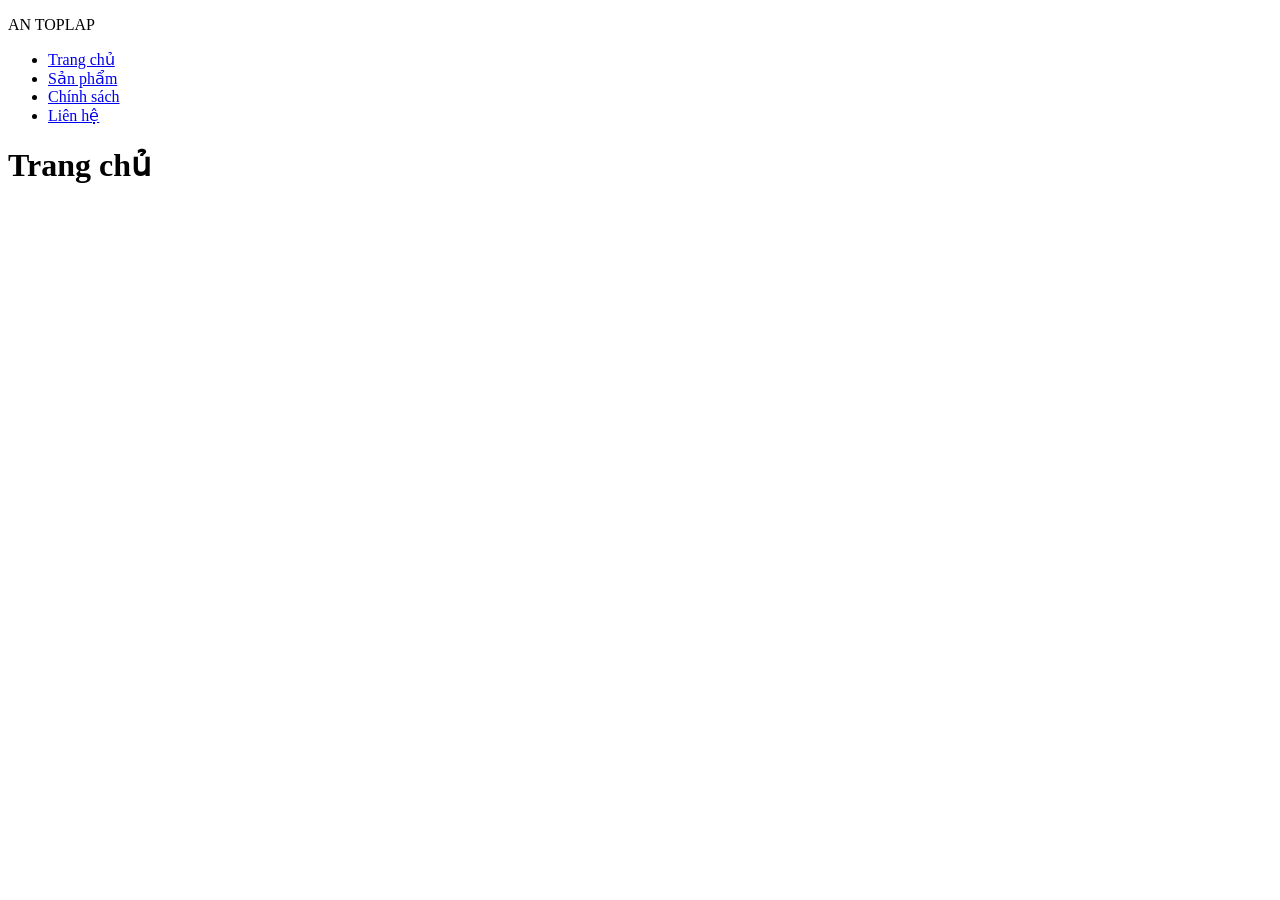
==== index.html @ 4ebf1315 "Tạo bộ khung 4 trang HTML, thêm AI_LOG và bảng kiểm thử" ====
<!DOCTYPE html>
<html lang="vi">
<head>
  <meta charset="UTF-8">
  <meta name="viewport" content="width=device-width, initial-scale=1.0">
  <title>Trang chủ | AN TOPLAP</title>
</head>
<body>
  <header>
    <p>AN TOPLAP</p>
    <nav aria-label="Điều hướng chính">
      <ul>
        <li><a href="index.html">Trang chủ</a></li>
        <li><a href="san-pham.html">Sản phẩm</a></li>
        <li><a href="chinh-sach.html">Chính sách</a></li>
        <li><a href="lien-he.html">Liên hệ</a></li>
      </ul>
    </nav>
  </header>

  <main>
    <h1>Trang chủ</h1>
  </main>

  <footer></footer>
</body>
</html>
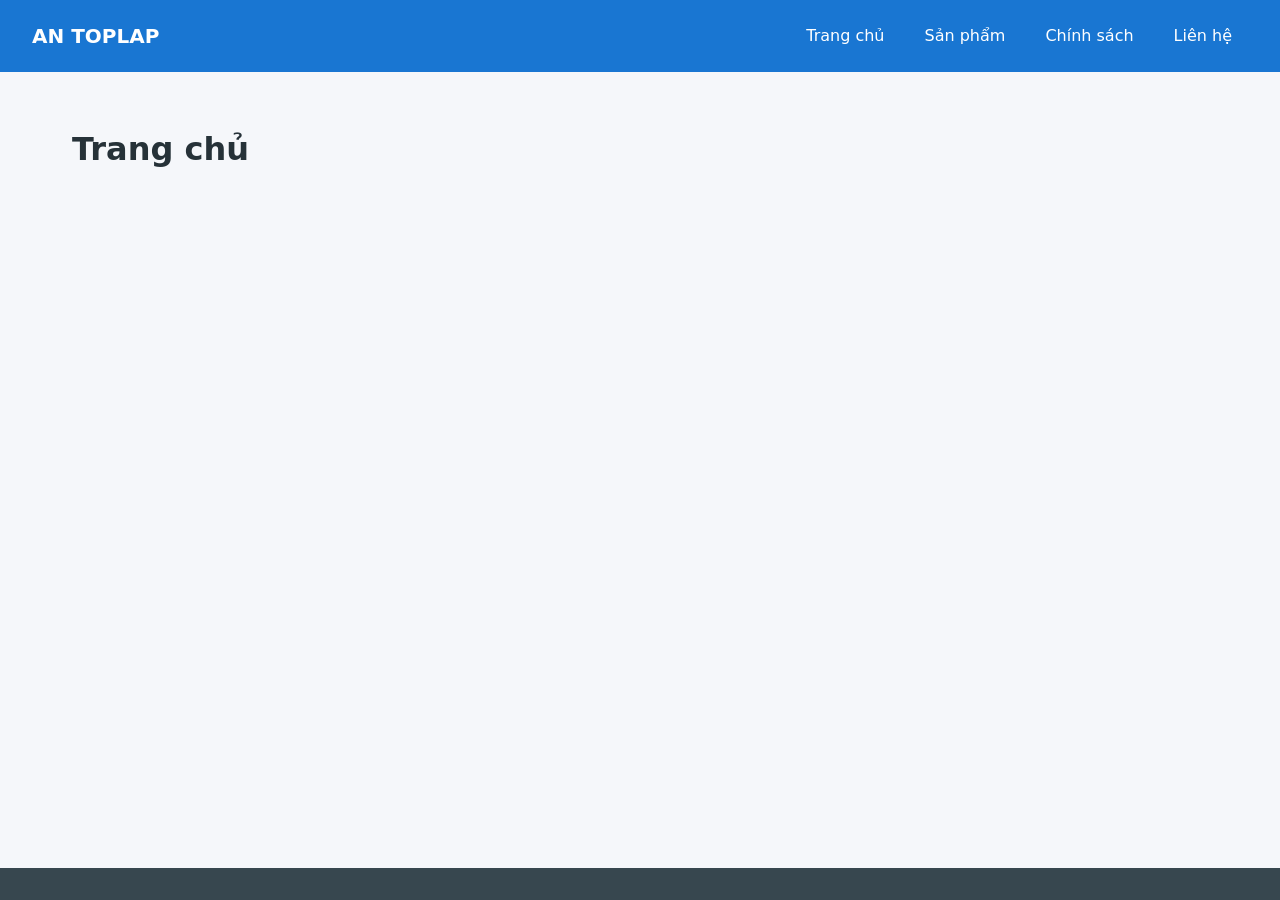
==== commit 6106ded5: "Thêm styles.css, màu xanh #1976D2" ====
--- a/index.html
+++ b/index.html
@@ -4,6 +4,7 @@
   <meta charset="UTF-8">
   <meta name="viewport" content="width=device-width, initial-scale=1.0">
   <title>Trang chủ | AN TOPLAP</title>
+  <link rel="stylesheet" href="styles.css">
 </head>
 <body>
   <header>
--- a/styles.css
+++ b/styles.css
@@ -0,0 +1,82 @@
+:root {
+  --mau-chu-dao: #1976D2;
+  --mau-chu: #263238;
+  --mau-nen: #f5f7fa;
+  --mau-sang: #fff;
+  --mau-chan-trang: #37474f;
+  --font-chu: system-ui, -apple-system, BlinkMacSystemFont, "Segoe UI", sans-serif;
+  --khoang-cach-nho: 0.5rem;
+  --khoang-cach-vua: 1rem;
+  --khoang-cach-lon: 2rem;
+}
+
+* {
+  box-sizing: border-box;
+}
+
+body {
+  display: flex;
+  flex-direction: column;
+  min-height: 100vh;
+  margin: 0;
+  background-color: var(--mau-nen);
+  color: var(--mau-chu);
+  font-family: var(--font-chu);
+  line-height: 1.5;
+}
+
+header {
+  display: flex;
+  align-items: center;
+  justify-content: space-between;
+  gap: var(--khoang-cach-lon);
+  padding: var(--khoang-cach-vua) var(--khoang-cach-lon);
+  background-color: var(--mau-chu-dao);
+  color: var(--mau-sang);
+}
+
+header p {
+  margin: 0;
+  font-size: 1.25rem;
+  font-weight: 700;
+}
+
+header nav ul {
+  display: flex;
+  gap: var(--khoang-cach-nho);
+  margin: 0;
+  padding: 0;
+  list-style: none;
+}
+
+header nav a {
+  display: block;
+  padding: var(--khoang-cach-nho) var(--khoang-cach-vua);
+  border-radius: 0.25rem;
+  color: var(--mau-sang);
+  text-decoration: none;
+  transition: background-color 0.2s ease;
+}
+
+header nav a:hover {
+  background-color: rgba(0, 0, 0, 0.15);
+}
+
+header nav a:focus-visible {
+  outline: 2px solid var(--mau-sang);
+  outline-offset: 2px;
+}
+
+main {
+  flex: 1;
+  width: 100%;
+  max-width: 1200px;
+  margin: 0 auto;
+  padding: var(--khoang-cach-lon);
+}
+
+footer {
+  padding: var(--khoang-cach-vua) var(--khoang-cach-lon);
+  background-color: var(--mau-chan-trang);
+  color: var(--mau-sang);
+}
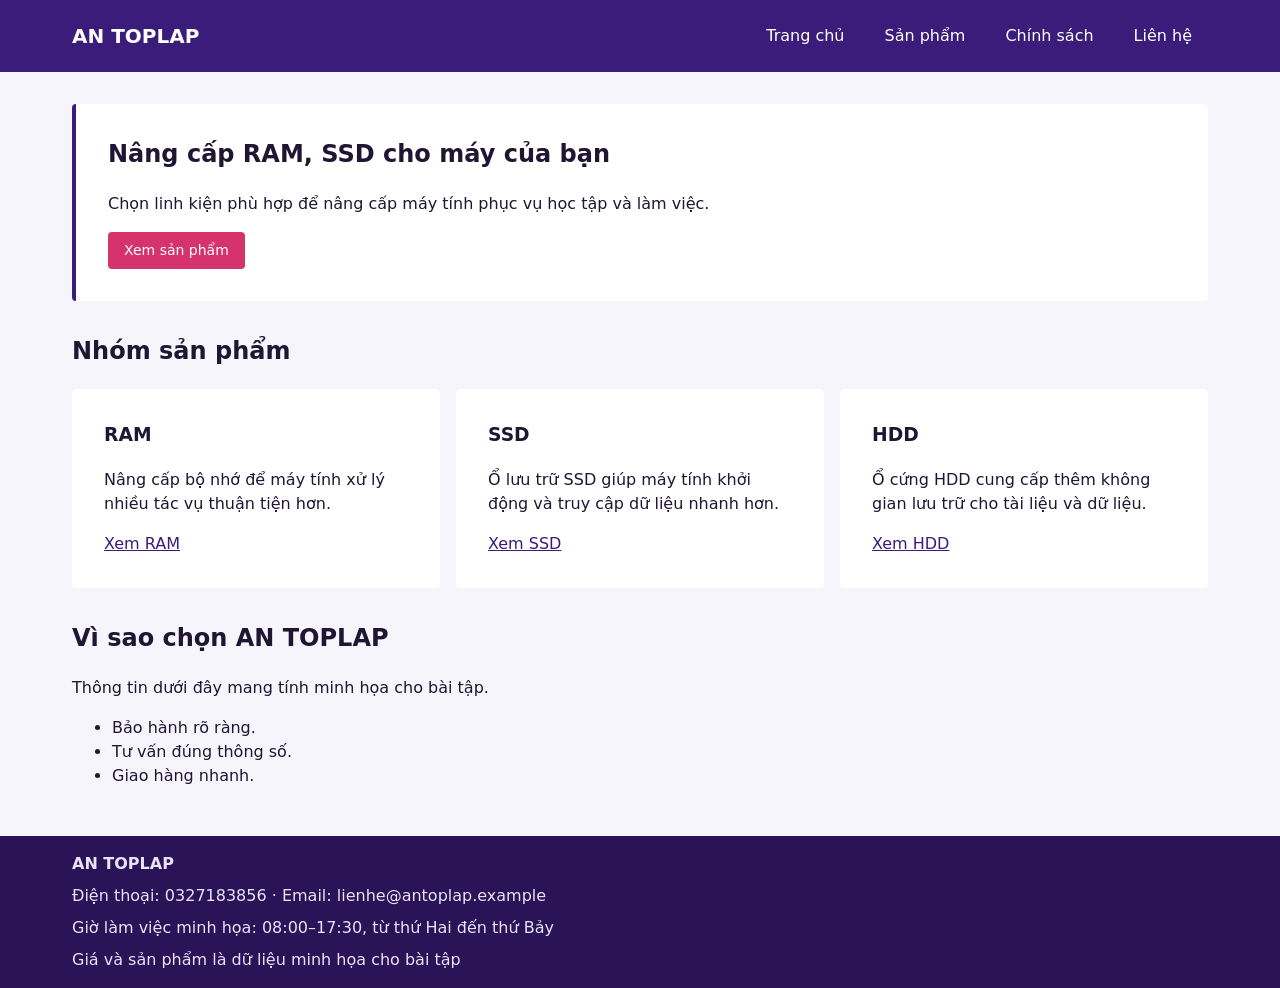
==== commit e4c6544f: "Thêm nội dung trang chủ và footer" ====
--- a/index.html
+++ b/index.html
@@ -19,10 +19,50 @@
     </nav>
   </header>
 
-  <main>
-    <h1>Trang chủ</h1>
+  <main class="trang-chu">
+    <section class="banner">
+      <h1>Nâng cấp RAM, SSD cho máy của bạn</h1>
+      <p>Chọn linh kiện phù hợp để nâng cấp máy tính phục vụ học tập và làm việc.</p>
+      <a class="nut" href="san-pham.html">Xem sản phẩm</a>
+    </section>
+
+    <section aria-labelledby="tieu-de-nhom-san-pham">
+      <h2 id="tieu-de-nhom-san-pham">Nhóm sản phẩm</h2>
+      <div class="cac-nhom-san-pham">
+        <article class="nhom-san-pham">
+          <h3>RAM</h3>
+          <p>Nâng cấp bộ nhớ để máy tính xử lý nhiều tác vụ thuận tiện hơn.</p>
+          <a href="san-pham.html#ram">Xem RAM</a>
+        </article>
+        <article class="nhom-san-pham">
+          <h3>SSD</h3>
+          <p>Ổ lưu trữ SSD giúp máy tính khởi động và truy cập dữ liệu nhanh hơn.</p>
+          <a href="san-pham.html#ssd">Xem SSD</a>
+        </article>
+        <article class="nhom-san-pham">
+          <h3>HDD</h3>
+          <p>Ổ cứng HDD cung cấp thêm không gian lưu trữ cho tài liệu và dữ liệu.</p>
+          <a href="san-pham.html#hdd">Xem HDD</a>
+        </article>
+      </div>
+    </section>
+
+    <section>
+      <h2>Vì sao chọn AN TOPLAP</h2>
+      <p>Thông tin dưới đây mang tính minh họa cho bài tập.</p>
+      <ul>
+        <li>Bảo hành rõ ràng.</li>
+        <li>Tư vấn đúng thông số.</li>
+        <li>Giao hàng nhanh.</li>
+      </ul>
+    </section>
   </main>
 
-  <footer></footer>
+  <footer>
+    <p><strong>AN TOPLAP</strong></p>
+    <p>Điện thoại: 0327183856 · Email: lienhe@antoplap.example</p>
+    <p>Giờ làm việc minh họa: 08:00–17:30, từ thứ Hai đến thứ Bảy</p>
+    <p>Giá và sản phẩm là dữ liệu minh họa cho bài tập</p>
+  </footer>
 </body>
 </html>
--- a/styles.css
+++ b/styles.css
@@ -1,13 +1,22 @@
 :root {
-  --mau-chu-dao: #1976D2;
-  --mau-chu: #263238;
-  --mau-nen: #f5f7fa;
-  --mau-sang: #fff;
-  --mau-chan-trang: #37474f;
+  --mau-chu-dao: #3B1C7A;
+  --mau-chu: #1E1633;
+  --mau-nen: #F7F5FC;
+  --mau-sang: #FFFFFF;
+  --mau-chan-trang: #2A1457;
+  --mau-chu-chan-trang: #E9E3F7;
+  --mau-nut: #D6336C;
+  --mau-chu-nut: #FFFFFF;
+  --mau-gia: #C2255C;
+  --mau-gach-chan-menu: #FFB3CF;
   --font-chu: system-ui, -apple-system, BlinkMacSystemFont, "Segoe UI", sans-serif;
+  --co-chu-nut: 14px;
+  --do-dam-nut: 500;
   --khoang-cach-nho: 0.5rem;
   --khoang-cach-vua: 1rem;
   --khoang-cach-lon: 2rem;
+  --chieu-rong-toi-da: 1200px;
+  --le-hai-ben: max(var(--khoang-cach-lon), calc((100% - var(--chieu-rong-toi-da)) / 2 + var(--khoang-cach-lon)));
 }
 
 * {
@@ -25,12 +34,41 @@
   line-height: 1.5;
 }
 
+button,
+.nut {
+  background-color: var(--mau-nut);
+  color: var(--mau-chu-nut);
+  font-size: var(--co-chu-nut);
+  font-weight: var(--do-dam-nut);
+}
+
+.nut {
+  display: inline-block;
+  padding: var(--khoang-cach-nho) var(--khoang-cach-vua);
+  border-radius: 0.25rem;
+  text-decoration: none;
+}
+
+.nut:hover {
+  text-decoration: underline;
+  text-underline-offset: 0.2em;
+}
+
+.nut:focus-visible {
+  outline: 2px solid var(--mau-chu-dao);
+  outline-offset: 3px;
+}
+
+.gia-san-pham {
+  color: var(--mau-gia);
+}
+
 header {
   display: flex;
   align-items: center;
   justify-content: space-between;
   gap: var(--khoang-cach-lon);
-  padding: var(--khoang-cach-vua) var(--khoang-cach-lon);
+  padding: var(--khoang-cach-vua) var(--le-hai-ben);
   background-color: var(--mau-chu-dao);
   color: var(--mau-sang);
 }
@@ -55,11 +93,12 @@
   border-radius: 0.25rem;
   color: var(--mau-sang);
   text-decoration: none;
-  transition: background-color 0.2s ease;
 }
 
 header nav a:hover {
-  background-color: rgba(0, 0, 0, 0.15);
+  text-decoration: underline;
+  text-decoration-color: var(--mau-gach-chan-menu);
+  text-underline-offset: 0.2em;
 }
 
 header nav a:focus-visible {
@@ -70,13 +109,54 @@
 main {
   flex: 1;
   width: 100%;
-  max-width: 1200px;
+  max-width: var(--chieu-rong-toi-da);
   margin: 0 auto;
   padding: var(--khoang-cach-lon);
 }
 
+.trang-chu > section + section {
+  margin-top: var(--khoang-cach-lon);
+}
+
+.banner,
+.nhom-san-pham {
+  padding: var(--khoang-cach-lon);
+  border-radius: 0.25rem;
+  background-color: var(--mau-sang);
+}
+
+.banner {
+  border-left: 4px solid var(--mau-chu-dao);
+}
+
+.banner h1,
+.nhom-san-pham h3 {
+  margin-top: 0;
+}
+
+.cac-nhom-san-pham {
+  display: flex;
+  gap: var(--khoang-cach-vua);
+}
+
+.nhom-san-pham {
+  flex: 1;
+}
+
+.nhom-san-pham a {
+  color: var(--mau-chu-dao);
+}
+
 footer {
-  padding: var(--khoang-cach-vua) var(--khoang-cach-lon);
+  padding: var(--khoang-cach-vua) var(--le-hai-ben);
   background-color: var(--mau-chan-trang);
-  color: var(--mau-sang);
+  color: var(--mau-chu-chan-trang);
 }
+
+footer p {
+  margin: 0;
+}
+
+footer p + p {
+  margin-top: var(--khoang-cach-nho);
+}
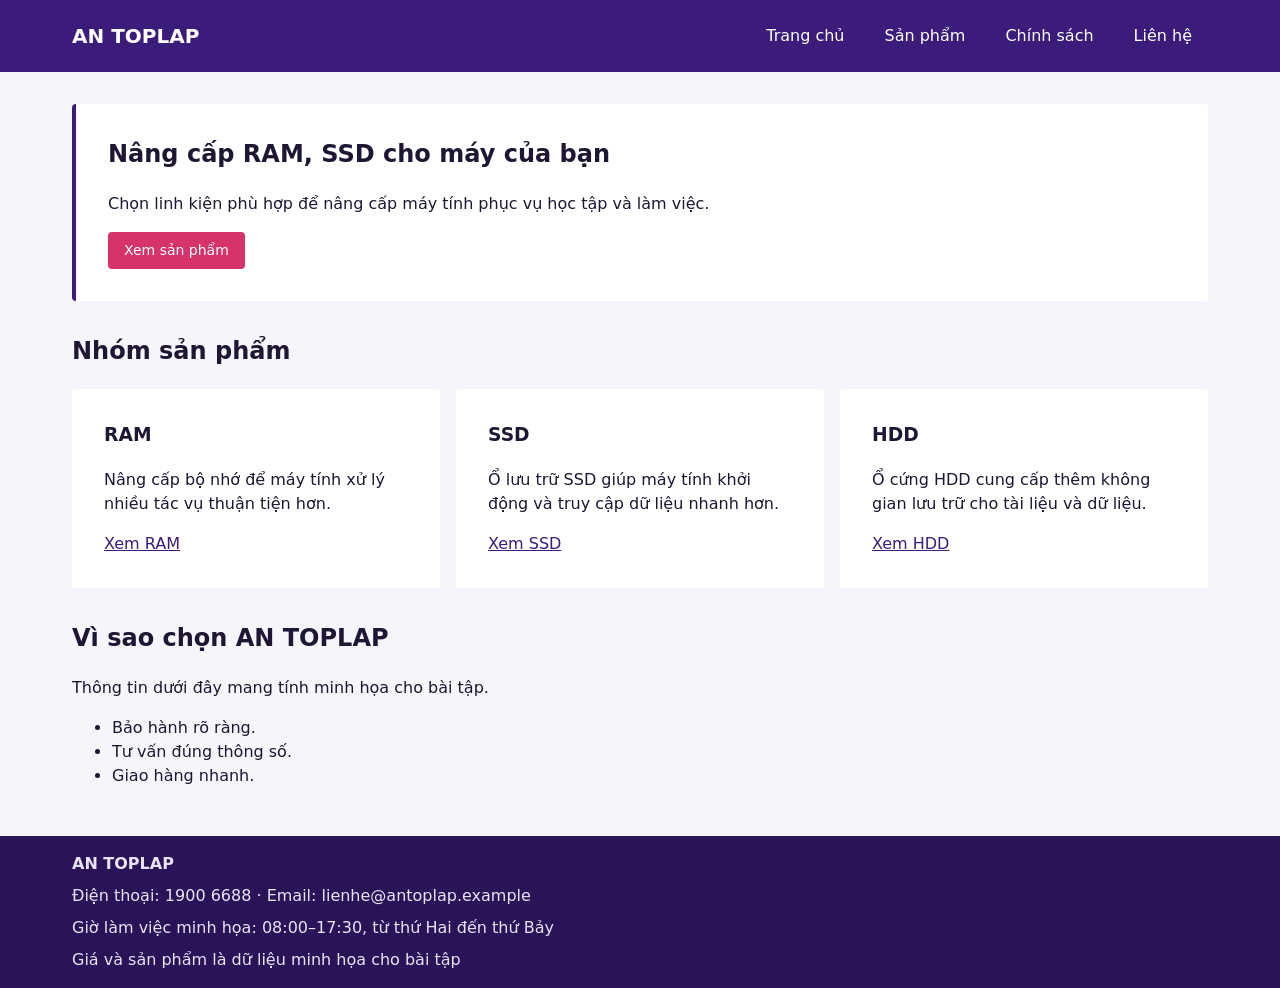
==== commit 17504128: "cập nhật sđt liên hệ" ====
--- a/index.html
+++ b/index.html
@@ -60,7 +60,7 @@
 
   <footer>
     <p><strong>AN TOPLAP</strong></p>
-    <p>Điện thoại: 0327183856 · Email: lienhe@antoplap.example</p>
+    <p>Điện thoại: 1900 6688 · Email: lienhe@antoplap.example</p>
     <p>Giờ làm việc minh họa: 08:00–17:30, từ thứ Hai đến thứ Bảy</p>
     <p>Giá và sản phẩm là dữ liệu minh họa cho bài tập</p>
   </footer>
--- a/styles.css
+++ b/styles.css
@@ -147,6 +147,159 @@
   color: var(--mau-chu-dao);
 }
 
+.trang-san-pham h1 {
+  margin-bottom: 0.25rem;
+}
+
+.ghi-chu-san-pham {
+  margin: 0;
+  font-size: 0.875rem;
+}
+
+.trang-san-pham > section {
+  margin-top: var(--khoang-cach-lon);
+}
+
+.luoi-san-pham {
+  display: grid;
+  grid-template-columns: repeat(4, minmax(0, 1fr));
+  gap: var(--khoang-cach-vua);
+}
+
+.the-san-pham {
+  display: flex;
+  flex-direction: column;
+  padding: var(--khoang-cach-vua);
+  border: 1px solid var(--mau-chu-chan-trang);
+  border-radius: 0.375rem;
+  background-color: var(--mau-sang);
+}
+
+.the-san-pham img {
+  display: block;
+  width: 100%;
+  height: auto;
+  border-radius: 0.25rem;
+}
+
+.the-san-pham h3 {
+  margin: var(--khoang-cach-vua) 0 var(--khoang-cach-nho);
+  font-size: 1rem;
+}
+
+.the-san-pham p {
+  margin: 0 0 var(--khoang-cach-vua);
+}
+
+.the-san-pham .gia-san-pham {
+  margin-top: auto;
+  padding-top: var(--khoang-cach-vua);
+  font-weight: 700;
+}
+
+.the-san-pham .nut {
+  align-self: flex-start;
+}
+
+.trang-chinh-sach h1 {
+  margin-bottom: 0.25rem;
+}
+
+.ghi-chu-chinh-sach {
+  margin: 0;
+  font-size: 0.875rem;
+}
+
+.luoi-chinh-sach,
+.noi-dung-lien-he {
+  display: grid;
+  gap: var(--khoang-cach-vua);
+}
+
+.luoi-chinh-sach {
+  grid-template-columns: repeat(3, minmax(0, 1fr));
+  margin-top: var(--khoang-cach-lon);
+}
+
+.noi-dung-lien-he {
+  grid-template-columns: repeat(2, minmax(0, 1fr));
+}
+
+.the-chinh-sach,
+.khoi-lien-he {
+  padding: var(--khoang-cach-vua);
+  border: 1px solid var(--mau-chu-chan-trang);
+  border-radius: 0.375rem;
+  background-color: var(--mau-sang);
+}
+
+.the-chinh-sach h2,
+.khoi-lien-he h2 {
+  margin: 0 0 var(--khoang-cach-vua);
+  font-size: 1.25rem;
+}
+
+.the-chinh-sach ul {
+  margin: 0;
+  padding-left: 1.25rem;
+}
+
+.the-chinh-sach li + li {
+  margin-top: var(--khoang-cach-nho);
+}
+
+.khoi-lien-he p {
+  margin: 0 0 var(--khoang-cach-vua);
+}
+
+.khoi-lien-he p:last-child {
+  margin-bottom: 0;
+}
+
+.truong-lien-he {
+  margin-bottom: var(--khoang-cach-vua);
+}
+
+.truong-lien-he label {
+  display: block;
+  margin-bottom: var(--khoang-cach-nho);
+  font-weight: 600;
+}
+
+.truong-lien-he input,
+.truong-lien-he textarea {
+  display: block;
+  width: 100%;
+  padding: 0.75rem;
+  border: 1px solid var(--mau-chu-dao);
+  border-radius: 0.25rem;
+  background-color: var(--mau-sang);
+  color: var(--mau-chu);
+  font: inherit;
+}
+
+.truong-lien-he textarea {
+  resize: vertical;
+}
+
+.truong-lien-he input:focus,
+.truong-lien-he textarea:focus {
+  border-color: var(--mau-nut);
+  outline: 2px solid var(--mau-nut);
+  outline-offset: 1px;
+}
+
+.form-lien-he button {
+  border: 0;
+  font-family: inherit;
+  cursor: pointer;
+}
+
+.khoi-lien-he .ghi-chu-form {
+  margin: var(--khoang-cach-vua) 0 0;
+  font-size: 0.875rem;
+}
+
 footer {
   padding: var(--khoang-cach-vua) var(--le-hai-ben);
   background-color: var(--mau-chan-trang);
@@ -160,3 +313,116 @@
 footer p + p {
   margin-top: var(--khoang-cach-nho);
 }
+
+img {
+  max-width: 100%;
+  height: auto;
+}
+
+@media (max-width: 1024px) {
+  .luoi-san-pham {
+    grid-template-columns: repeat(3, minmax(0, 1fr));
+  }
+}
+
+@media (max-width: 768px) {
+  body {
+    overflow-wrap: anywhere;
+  }
+
+  header {
+    flex-direction: column;
+    align-items: stretch;
+    gap: var(--khoang-cach-nho);
+    padding: var(--khoang-cach-vua) min(1rem, 4vw);
+  }
+
+  header nav ul {
+    flex-wrap: wrap;
+    gap: 0;
+  }
+
+  header nav li {
+    min-width: 0;
+    max-width: 100%;
+  }
+
+  header nav a {
+    display: flex;
+    align-items: center;
+    min-height: 44px;
+    padding: var(--khoang-cach-nho) min(0.75rem, 8vw);
+    font-size: 0.875rem;
+  }
+
+  main {
+    padding: var(--khoang-cach-vua) min(1rem, 4vw);
+  }
+
+  .banner,
+  .nhom-san-pham {
+    padding: var(--khoang-cach-vua);
+  }
+
+  .cac-nhom-san-pham {
+    flex-direction: column;
+  }
+
+  .luoi-san-pham {
+    grid-template-columns: repeat(2, minmax(0, 1fr));
+  }
+
+  .luoi-chinh-sach,
+  .noi-dung-lien-he {
+    grid-template-columns: minmax(0, 1fr);
+  }
+
+  footer {
+    display: flex;
+    flex-direction: column;
+    align-items: flex-start;
+    padding-right: min(1rem, 4vw);
+    padding-left: min(1rem, 4vw);
+    text-align: left;
+  }
+}
+
+@media (max-width: 480px) {
+  .banner,
+  .nhom-san-pham,
+  .the-san-pham {
+    padding: min(1rem, 4vw);
+  }
+
+  .trang-chu ul {
+    padding-left: 0;
+    list-style-position: inside;
+  }
+
+  .luoi-san-pham {
+    grid-template-columns: minmax(0, 1fr);
+  }
+
+  .nut {
+    max-width: 100%;
+    padding-right: min(1rem, 8vw);
+    padding-left: min(1rem, 8vw);
+  }
+
+  .the-san-pham .nut {
+    align-self: stretch;
+    width: 100%;
+    text-align: center;
+  }
+}
+
+@media (max-width: 120px) {
+  body,
+  header p,
+  header nav a,
+  .the-san-pham h3,
+  button,
+  .nut {
+    font-size: 12vw;
+  }
+}
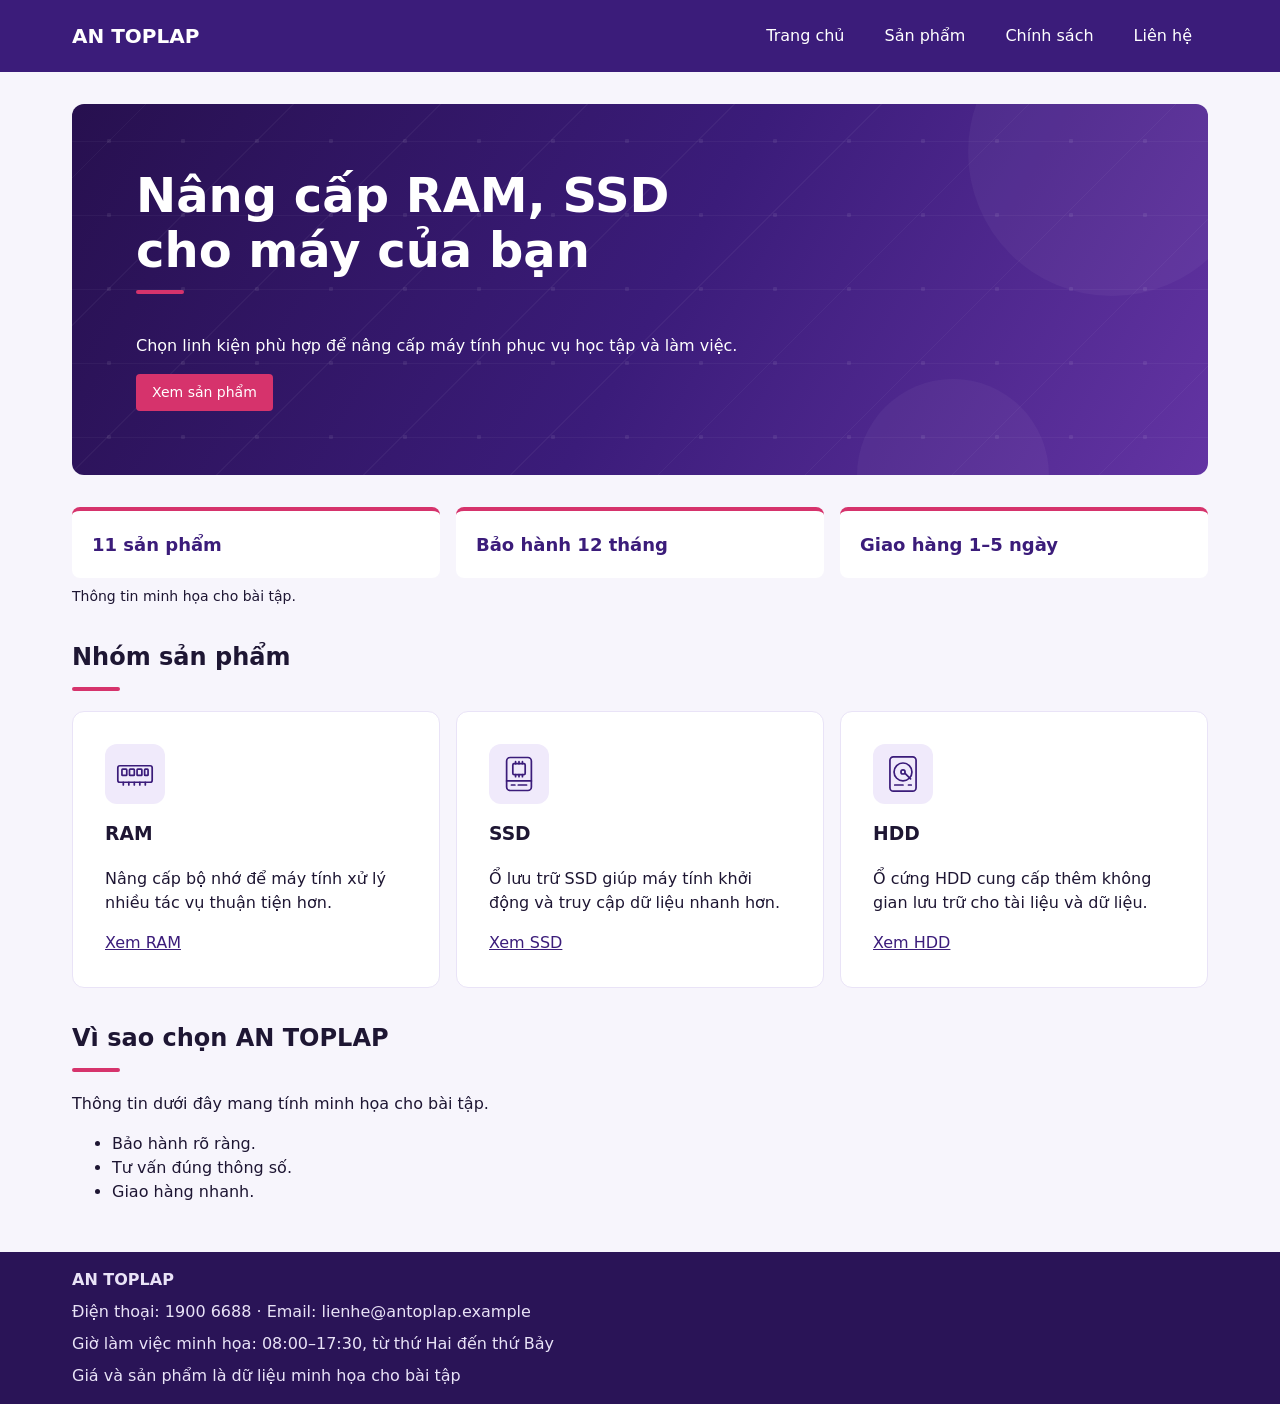
==== commit f2c9aceb: "Cập nhật giao diện trang chủ" ====
--- a/index.html
+++ b/index.html
@@ -26,20 +26,49 @@
       <a class="nut" href="san-pham.html">Xem sản phẩm</a>
     </section>
 
+    <section class="thong-ke" aria-label="Thông tin nổi bật">
+      <ul>
+        <li><strong>11 sản phẩm</strong></li>
+        <li><strong>Bảo hành 12 tháng</strong></li>
+        <li><strong>Giao hàng 1–5 ngày</strong></li>
+      </ul>
+      <p>Thông tin minh họa cho bài tập.</p>
+    </section>
+
     <section aria-labelledby="tieu-de-nhom-san-pham">
       <h2 id="tieu-de-nhom-san-pham">Nhóm sản phẩm</h2>
       <div class="cac-nhom-san-pham">
         <article class="nhom-san-pham">
+          <svg class="bieu-tuong-nhom" viewBox="0 0 64 64" fill="none" stroke="currentColor" stroke-width="2.5" stroke-linecap="round" stroke-linejoin="round" aria-hidden="true" focusable="false">
+            <rect x="7" y="20" width="50" height="24" rx="3"></rect>
+            <rect x="13" y="25" width="7" height="9" rx="1"></rect>
+            <rect x="24" y="25" width="7" height="9" rx="1"></rect>
+            <rect x="35" y="25" width="7" height="9" rx="1"></rect>
+            <rect x="46" y="25" width="5" height="9" rx="1"></rect>
+            <path d="M15 44v4m8-4v4m8-4v4m8-4v4m8-4v4"></path>
+          </svg>
           <h3>RAM</h3>
           <p>Nâng cấp bộ nhớ để máy tính xử lý nhiều tác vụ thuận tiện hơn.</p>
           <a href="san-pham.html#ram">Xem RAM</a>
         </article>
         <article class="nhom-san-pham">
+          <svg class="bieu-tuong-nhom" viewBox="0 0 64 64" fill="none" stroke="currentColor" stroke-width="2.5" stroke-linecap="round" stroke-linejoin="round" aria-hidden="true" focusable="false">
+            <rect x="14" y="8" width="36" height="48" rx="5"></rect>
+            <path d="M14 42h36M21 48h5m5 0h12"></path>
+            <rect x="23" y="17" width="18" height="16" rx="2"></rect>
+            <path d="M27 14v3m5-3v3m5-3v3m-10 16v3m5-3v3m5-3v3"></path>
+          </svg>
           <h3>SSD</h3>
           <p>Ổ lưu trữ SSD giúp máy tính khởi động và truy cập dữ liệu nhanh hơn.</p>
           <a href="san-pham.html#ssd">Xem SSD</a>
         </article>
         <article class="nhom-san-pham">
+          <svg class="bieu-tuong-nhom" viewBox="0 0 64 64" fill="none" stroke="currentColor" stroke-width="2.5" stroke-linecap="round" stroke-linejoin="round" aria-hidden="true" focusable="false">
+            <rect x="13" y="7" width="38" height="50" rx="5"></rect>
+            <circle cx="32" cy="29" r="13"></circle>
+            <circle cx="32" cy="29" r="3"></circle>
+            <path d="M35 31l8 8m-3 9h4M20 48h12"></path>
+          </svg>
           <h3>HDD</h3>
           <p>Ổ cứng HDD cung cấp thêm không gian lưu trữ cho tài liệu và dữ liệu.</p>
           <a href="san-pham.html#hdd">Xem HDD</a>
--- a/styles.css
+++ b/styles.css
@@ -49,9 +49,23 @@
   text-decoration: none;
 }
 
+a.nut {
+  transition: transform 0.2s ease;
+}
+
 .nut:hover {
   text-decoration: underline;
   text-underline-offset: 0.2em;
+}
+
+a.nut:hover {
+  transform: translateY(-4px);
+}
+
+@media (prefers-reduced-motion: reduce) {
+  a.nut {
+    transition: none;
+  }
 }
 
 .nut:focus-visible {
@@ -118,33 +132,152 @@
   margin-top: var(--khoang-cach-lon);
 }
 
-.banner,
-.nhom-san-pham {
+.trang-chu .banner,
+.trang-chu .nhom-san-pham {
   padding: var(--khoang-cach-lon);
-  border-radius: 0.25rem;
+  border-radius: 0.75rem;
   background-color: var(--mau-sang);
 }
 
-.banner {
-  border-left: 4px solid var(--mau-chu-dao);
-}
-
-.banner h1,
-.nhom-san-pham h3 {
+.trang-chu .banner {
+  position: relative;
+  overflow: hidden;
+  padding: clamp(2rem, 5vw, 4rem);
+  color: var(--mau-sang);
+  background-color: var(--mau-chu-dao);
+  background-image:
+    radial-gradient(circle, rgba(255, 255, 255, 0.07) 0 2px, transparent 2.5px),
+    repeating-linear-gradient(0deg, transparent 0 37px, rgba(255, 255, 255, 0.04) 37px 38px, transparent 38px 74px),
+    repeating-linear-gradient(135deg, transparent 0 52px, rgba(255, 255, 255, 0.04) 52px 53px, transparent 53px 104px),
+    linear-gradient(120deg, #27104F 0%, #3B1C7A 52%, #6334A3 100%);
+  background-size: 74px 74px, auto, auto, auto;
+}
+
+.trang-chu .banner::before,
+.trang-chu .banner::after {
+  position: absolute;
+  z-index: 0;
+  border-radius: 50%;
+  background-color: rgba(255, 255, 255, 0.04);
+  content: "";
+  pointer-events: none;
+}
+
+.trang-chu .banner::before {
+  top: -6rem;
+  right: -3rem;
+  width: 18rem;
+  height: 18rem;
+}
+
+.trang-chu .banner::after {
+  right: 14%;
+  bottom: -6rem;
+  width: 12rem;
+  height: 12rem;
+}
+
+.trang-chu .banner > * {
+  position: relative;
+  z-index: 1;
+}
+
+.trang-chu .banner h1,
+.trang-chu .nhom-san-pham h3 {
   margin-top: 0;
 }
 
-.cac-nhom-san-pham {
+.trang-chu .banner h1 {
+  max-width: 19ch;
+  font-size: clamp(1.8rem, 4vw, 3rem);
+  line-height: 1.15;
+}
+
+.trang-chu .banner p {
+  max-width: 42rem;
+}
+
+.trang-chu .banner .nut:focus-visible {
+  outline-color: var(--mau-sang);
+}
+
+.trang-chu > section > h1::after,
+.trang-chu > section > h2::after {
+  display: block;
+  width: 3rem;
+  height: 4px;
+  margin-top: 0.75rem;
+  border-radius: 999px;
+  background-color: var(--mau-nut);
+  content: "";
+}
+
+.trang-chu .thong-ke ul {
+  display: grid;
+  grid-template-columns: repeat(3, minmax(0, 1fr));
+  gap: var(--khoang-cach-vua);
+  margin: 0;
+  padding: 0;
+  list-style: none;
+}
+
+.trang-chu .thong-ke li {
+  padding: 1.25rem;
+  border-top: 4px solid var(--mau-nut);
+  border-radius: 0.5rem;
+  background-color: var(--mau-sang);
+  color: var(--mau-chu-dao);
+  font-size: 1.125rem;
+}
+
+.trang-chu .thong-ke p {
+  margin: 0.5rem 0 0;
+  font-size: 0.875rem;
+}
+
+.trang-chu .cac-nhom-san-pham {
   display: flex;
   gap: var(--khoang-cach-vua);
 }
 
-.nhom-san-pham {
+.trang-chu .nhom-san-pham {
   flex: 1;
-}
-
-.nhom-san-pham a {
+  min-width: 0;
+  border: 1px solid var(--mau-chu-chan-trang);
+  transition: transform 0.25s ease, box-shadow 0.25s ease, border-color 0.25s ease;
+}
+
+.trang-chu .nhom-san-pham:hover,
+.trang-chu .nhom-san-pham:focus-within {
+  transform: translateY(-6px);
+  border-color: var(--mau-nut);
+  box-shadow: 0 12px 24px rgba(59, 28, 122, 0.16);
+}
+
+.trang-chu .bieu-tuong-nhom {
+  display: block;
+  width: 3.75rem;
+  height: 3.75rem;
+  margin-bottom: var(--khoang-cach-vua);
+  padding: 0.5rem;
+  border-radius: 0.75rem;
+  background-color: #F0EAFB;
   color: var(--mau-chu-dao);
+}
+
+.trang-chu .nhom-san-pham a {
+  color: var(--mau-chu-dao);
+}
+
+@media (prefers-reduced-motion: reduce) {
+  .trang-chu .nhom-san-pham {
+    transition: none;
+  }
+
+  .trang-chu .nhom-san-pham:hover,
+  .trang-chu .nhom-san-pham:focus-within {
+    transform: none;
+  }
 }
 
 .trang-san-pham h1 {
@@ -180,6 +313,19 @@
   width: 100%;
   height: auto;
   border-radius: 0.25rem;
+}
+
+#ram .the-san-pham img {
+  height: 200px;
+  object-fit: contain;
+  object-position: center;
+}
+
+#ssd .the-san-pham img,
+#hdd .the-san-pham img {
+  aspect-ratio: 8 / 5;
+  object-fit: contain;
+  object-position: center;
 }
 
 .the-san-pham h3 {
@@ -359,12 +505,16 @@
     padding: var(--khoang-cach-vua) min(1rem, 4vw);
   }
 
-  .banner,
-  .nhom-san-pham {
+  .trang-chu .banner,
+  .trang-chu .nhom-san-pham {
     padding: var(--khoang-cach-vua);
   }
 
-  .cac-nhom-san-pham {
+  .trang-chu .thong-ke ul {
+    grid-template-columns: minmax(0, 1fr);
+  }
+
+  .trang-chu .cac-nhom-san-pham {
     flex-direction: column;
   }
 
@@ -388,8 +538,8 @@
 }
 
 @media (max-width: 480px) {
-  .banner,
-  .nhom-san-pham,
+  .trang-chu .banner,
+  .trang-chu .nhom-san-pham,
   .the-san-pham {
     padding: min(1rem, 4vw);
   }
